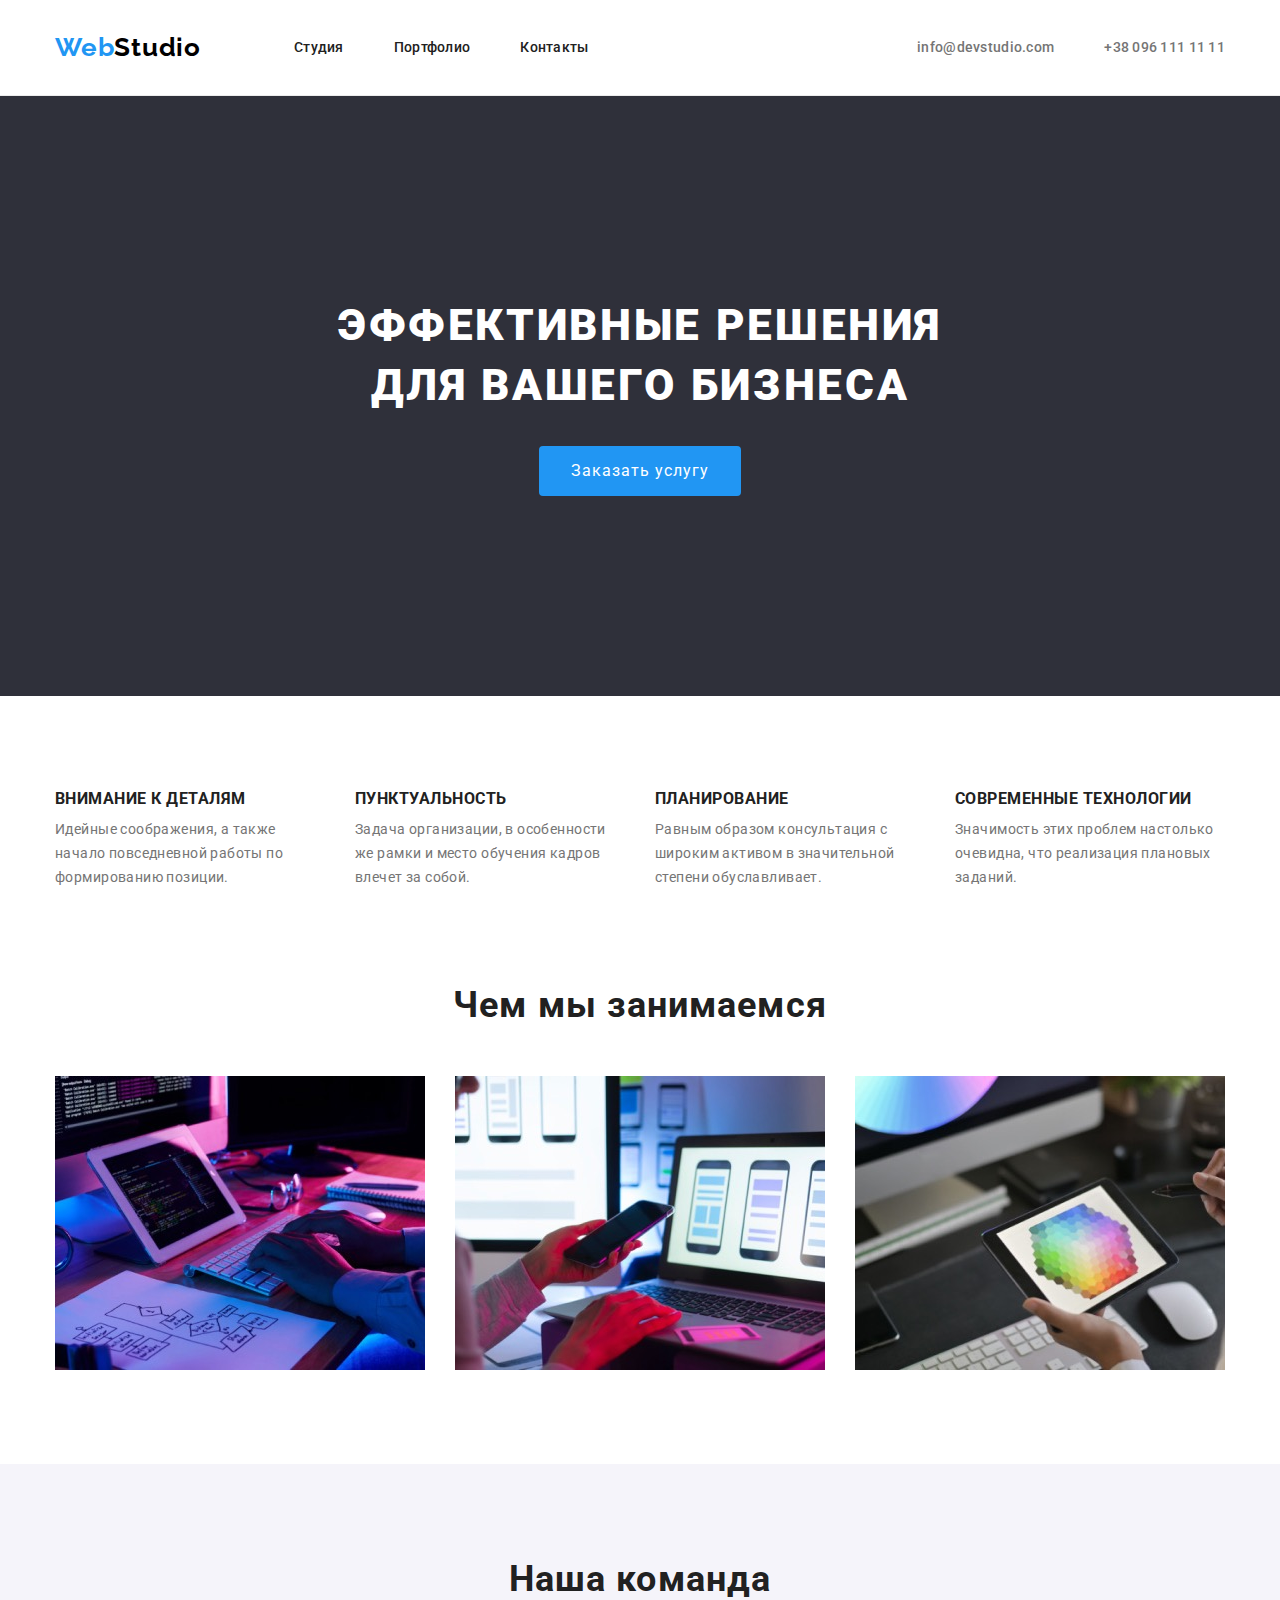
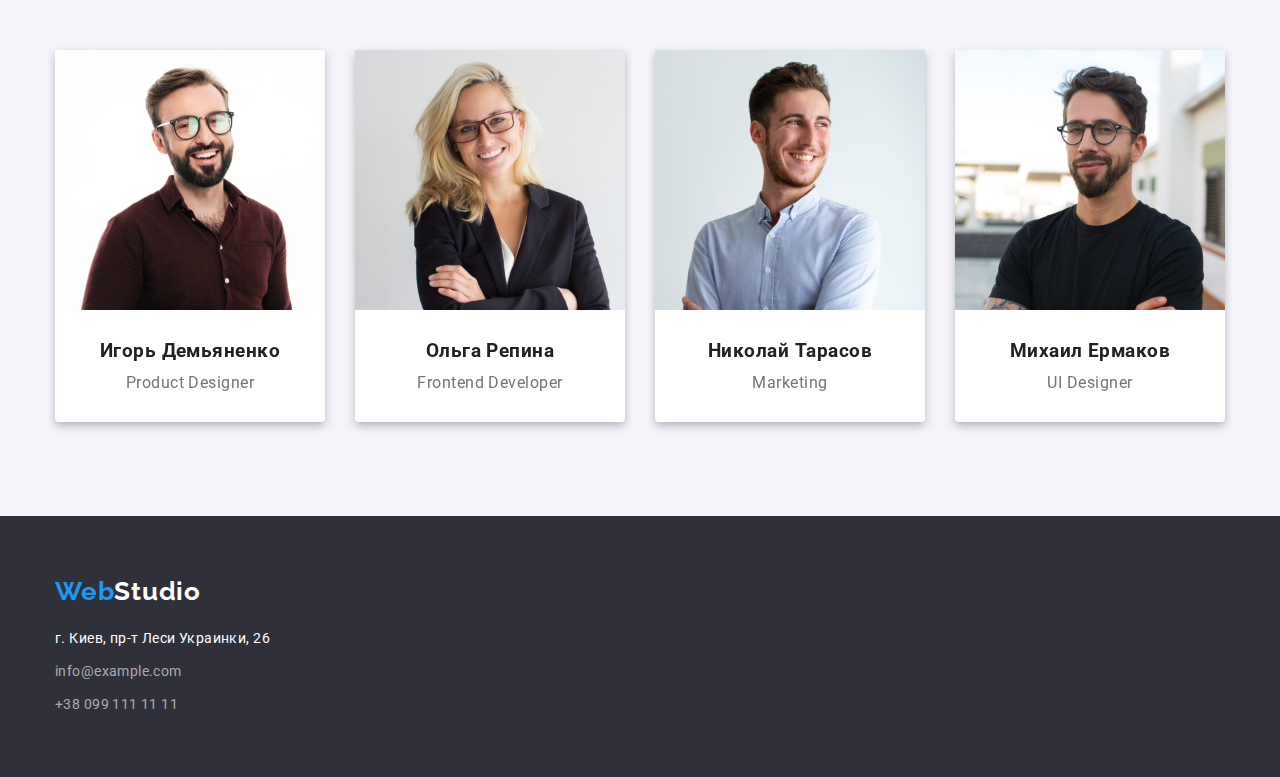
==== index.html @ e6b396a7 "Cloned Hw3" ====
<!DOCTYPE html>
<html lang="ru">
<head>
    <meta charset="UTF-8">
    <meta http-equiv="X-UA-Compatible" content="IE=edge">
    <meta name="viewport" content="width=device-width, initial-scale=1.0">
    <title>Студия WebStudio</title>
        <link rel="preconnect" href="https://fonts.googleapis.com">
        <link rel="preconnect" href="https://fonts.gstatic.com" crossorigin>
        <link href="https://fonts.googleapis.com/css2?family=Raleway:wght@700&family=Roboto:wght@400;500;700;900&display=swap"
                rel="stylesheet">
        <link rel="stylesheet" href="https://cdnjs.cloudflare.com/ajax/libs/modern-normalize/1.1.0/modern-normalize.min.css">
        <link rel="stylesheet" href="./css/styles.css">
</head>

<body>


<header class="header">
        <div class="container">
                <div class="row-items">
                        <nav class="row-items">
                                <a class="logo link" href="./index.html">Web<span class="logo-studio">Studio</span></a>
                                <ul class="list row-items">
                                        <li class="header-list"><a class="header-item navigation" href="./index.html">Студия</a></li>
                                        <li class="header-list"><a class="header-item navigation" href="./portfolio.html">Портфолио</a></li>
                                        <li class="header-list"><a class="header-item navigation" href="./contacts">Контакты</a></li>
                                </ul>
                        </nav>

                                <ul class="list row-items header-contacts">
                                        <li class="header-list"><a class="header-item contacts" href="mailto:info@devstudio.com">info@devstudio.com</a></li> 
                                        <li class="header-list"><a class="header-item contacts" href="tel:+380961111111">+38 096 111 11 11</a> </li>
                                </ul>
                </div>
        </div>
</header>


<main>

<!--Блок герой-->
        <section class="hero">
        <div class="container">
        <h1 class="hero-headline">ЭФФЕКТИВНЫЕ РЕШЕНИЯ <br> ДЛЯ ВАШЕГО БИЗНЕСА</h1>
        <button class="btn-hero" type="button">Заказать услугу</button>
        </div>
        </section>


<!--Особенности-->
        <section class="section services">
                <div class="container">
                        <ul class="list row-items advantage-position">
                                <li class="advantage-list">
                                        <h3 class="advantage-title">ВНИМАНИЕ К ДЕТАЛЯМ</h3>
                                        <p>Идейные соображения, а также начало повседневной работы по формированию позиции.</p>
                                </li>
                                <li class="advantage-list">
                                        <h3 class="advantage-title">ПУНКТУАЛЬНОСТЬ</h3>
                                        <p>Задача организации, в особенности же рамки и место обучения кадров влечет за собой.</p>
                                </li>
                                <li class="advantage-list">
                                        <h3 class="advantage-title">ПЛАНИРОВАНИЕ</h3>
                                        <p>Равным образом консультация с широким активом в значительной степени обуславливает.</p>
                                </li>
                                <li class="advantage-list">
                                        <h3 class="advantage-title">СОВРЕМЕННЫЕ ТЕХНОЛОГИИ</h3>
                                        <p>Значимость этих проблем настолько очевидна, что реализация плановых заданий.</p>
                                </li>
                        </ul>
                </div>
        </section>



<!--Чем мы занимаемся-->
        <section class="section-services">
                <div class="container">
                <h2 class="section-title">Чем мы занимаемся</h2> 
                <ul class="list row-items">
                        <li class="services-list" ><a href=""><img src="./images/box1.jpg" alt="Создание верстки" width="370" class="image"></a> </li>
                        <li class="services-list"><a href=""><img src="./images/box2.jpg" alt="Разработка мобильной версии" width="370" class="image"></a></li>
                        <li class="services-list"><a href=""><img src="./images/box3.jpg" alt="Дизайн макетов" width="370" class="image"></a></li>
                </ul>
                </div>
        </section>


<!--Наша команда-->
        <section class="section section-team">
        <div class="container">
            <h2 class="section-title">Наша команда</h2>
                <ul class="list row-items team-list">
                        <li class="team-member team-card">
                        <img src="./images/img3.jpg" alt="Фото Игорь Демьяненко" width="270" height="260" class="image">
                        <div class="team-description">
                        <h3 class="team-name">Игорь Демьяненко</h3>
                        <p lang="en" >Product Designer</p>
                        </div>
                        </li>

                        <li class="team-member team-card">
                        <img src="./images/img2.jpg" alt="Фото Ольга Репина" width="270" height="260" class="image">
                        <div class="team-description">
                        <h3 class="team-name">Ольга Репина</h3>
                        <p lang="en">Frontend Developer</p>
                        </div>
                        </li>

                        <li class="team-member team-card">
                        <img src="./images/img1.jpg" alt="Фото Николай Тарасов" width="270" height="260" class="image">
                        <div class="team-description">
                        <h3 class="team-name">Николай Тарасов</h3>
                        <p lang="en">Marketing</p>
                        </div>
                        </li>
                        
                        <li class="team-member team-card">
                        <img src="./images/img.jpg" alt="Фото Михаил Ермаков" width="270" height="260" class="image">
                        <div class="team-description">
                        <h3 class="team-name">Михаил Ермаков</h3>
                        <p lang="en">UI Designer</p>
                        </div>
                        </li>
                </ul>
        </div>
        </section>

</main>


        <footer class="footer">
                <div class="container">
                <a class="logo-footer link" href="./index.html">Web<span class="studio-footer">Studio</span></a>
                        <address>
                                <ul class="list">
                                        <li class="footer-list"><a class="address-street" href="https://goo.gl/maps/aRRkFb3PzJFJw8Fk9" target="_blank">г. Киев, пр-т Леси Украинки, 26</a></li>
                                        <li class="footer-list"><a class="address-contacts link" href="mailto:info@devstudio.com">info@example.com</a></li>
                                        <li class="footer-list"><a class="address-contacts link" href="tel:+380961111111">+38 099 111 11 11</a></li>
                                </ul>
                        </address>
                </div>
        </footer>


</body>
</html>
---- css/styles.css ----
:root {
  --brand-color: #2196f3;
  --text-main: #757575;
  --section-background: #2f303a;
  --section-extra: #f5f4fa;
  --text-important: #212121;
  --brand-header: #000000;
  --elements-white: #ffffff;
}

h1,
h2,
h3,
h4,
h5,
h6,
ul,
p {
  margin: 0;
  padding: 0;
}

body {
  font-family: "Roboto", "Helvetica Neue", "Verdana", "Tahoma", sans-serif;
  color: var(--text-main);
  font-size: 14px;
  line-height: 1.71;
  letter-spacing: 0.03em;
  background: var(--elements-white);
}

.container {
  max-width: 1200px;
  margin-left: auto;
  margin-right: auto;
  padding-left: 15px;
  padding-right: 15px;
}

.link {
  display: block;
  text-decoration: none;
}

.list {
  list-style: none;
}

.row-items {
  display: flex;
  flex-wrap: wrap;
  align-items: center;
}

.section {
  padding-top: 94px;
  padding-bottom: 94px;
}

/* header */

.header {
  padding-top: 32px;
  padding-bottom: 32px;

  border-bottom: #ececec solid 1px;
}

.header-contacts {
  margin-left: auto;
}

/*logo*/

.logo {
  font-family: "Raleway";
  font-weight: 700;
  font-size: 26px;
  line-height: 1.2;
  letter-spacing: 0.03em;
  color: var(--brand-color);
}

.logo-studio {
  color: var(--brand-header);
}

/*header navigation*/

.header-list {
  margin-right: 50px;
}

.header-list:last-child {
  margin-right: 0px;
}

.header-list:first-child {
  margin-left: 93px;
}

.header-item {
  font-weight: 500;
  line-height: 1.14;
  letter-spacing: 0.02em;
  text-decoration: none;
}

.navigation {
  color: var(--text-important);
}

.contacts {
  color: var(--text-main);
}

.header-item:hover,
.header-item:focus,
.address-street:focus,
.address-street:hover,
.address-contacts:focus,
.address-contacts:hover {
  color: var(--brand-color);
}

/* hero */

.hero {
  padding-top: 200px;
  padding-bottom: 200px;
  background: var(--section-background);
}

.hero-headline {
  font-weight: 900;
  font-size: 44px;
  line-height: 1.36;
  letter-spacing: 0.06em;
  text-transform: uppercase;
  color: var(--elements-white);
  text-align: center;
}

.btn-hero {
  display: block;

  margin-top: 30px;
  margin-left: auto;
  margin-right: auto;
  padding: 10px 32px;

  font-family: inherit;
  font-weight: 700px;
  font-size: 16px;
  line-height: 1.87;
  letter-spacing: 0.06em;
  color: var(--elements-white);
  background: var(--brand-color);
  border: transparent;
  border-radius: 4px;
  cursor: pointer;
}

/*section 1 */

.advantage-title {
  margin-bottom: 10px;

  font-weight: 700px;
  line-height: 1.14;
  letter-spacing: 0.03em;
  text-transform: uppercase;
  color: var(--text-important);
}

.advantage-list {
  max-width: 270px;
  margin-right: 30px;
}

.advantage-list:last-child {
  margin-right: 0;
}

/*sections services & team */

.section-services {
  padding-bottom: 94px;
}

.section-title {
  margin-bottom: 50px;

  font-weight: 700px;
  font-size: 36px;
  line-height: 1.17;
  text-align: center;
  letter-spacing: 0.03em;
  color: var(--text-important);
}

.services-list {
  margin-right: 30px;
}

.services-list:last-child {
  margin-right: 0;
}

.section-team {
  background: var(--section-extra);
}

.team-card {
  max-width: 270px;
  background: var(--elements-white);
  border-radius: 0px 0px 4px 4px;

  filter: drop-shadow(0px 4px 4px rgba(0, 0, 0, 0.25));
}

.team-list {
  font-size: 16px;
  line-height: 1.19;
  text-align: center;
  letter-spacing: 0.03em;
}

.team-member {
  margin-right: 30px;
}

.team-member:last-child {
  margin-right: 0;
}

.team-name {
  margin-bottom: 10px;

  font-weight: 500px;
  color: var(--text-important);
}

.team-description {
  padding-top: 30px;
  padding-bottom: 30px;
}

/*address*/

.footer {
  background: var(--section-background);
  padding-top: 60px;
  padding-bottom: 60px;
}

.logo-footer {
  margin-bottom: 20px;

  font-family: "Raleway";
  font-weight: 700;
  font-size: 26px;
  line-height: 1.2;
  letter-spacing: 0.03em;
  color: var(--brand-color);

  margin-bottom: 20px;
}

.studio-footer {
  color: var(--elements-white);
}

.footer-list {
  margin-top: 9px;
}

.footer-list:first-child{
  margin-top: 0;
}

.address-street {
  color: var(--elements-white);
  line-height: 1.71;
  letter-spacing: 0.03em;
  text-decoration: inherit;
  font-style: normal;
}

.address-contacts {
  line-height: 1.71;
  letter-spacing: 0.03em;
  color: rgba(255, 255, 255, 0.6);
  font-style: normal;
}

/*portfolio page*/

.hidden {
  position: absolute;
  clip: rect(0 0 0 0);
  width: 1px;
  height: 1px;
  margin: -1px;
  border: 0;
  padding: 0;
  overflow: hidden;
}

/*filters*/

.filter {
  padding: 6px 22px;

  font-weight: 500;
  font-size: 16px;
  line-height: 1.62;
  text-align: center;
  letter-spacing: 0.03em;
  color: var(--text-important);
  background: var(--section-extra);
  cursor: pointer;
  border: transparent;
  border-radius: 4px;
}

.filter:hover,
.filter:focus {
  color: var(--elements-white);
  background: var(--brand-color);
  box-shadow: 0px 3px 1px rgba(0, 0, 0, 0.1), 0px 1px 2px rgba(0, 0, 0, 0.08),
    0px 2px 2px rgba(0, 0, 0, 0.12);
}

.filter-list {
  margin-right: 6px;
}

.filter-list:last-child {
  margin-right: 0;
}

.filter-position {
  justify-content: center;
  margin-bottom: 34px;
}

/*projects list*/

.project-card {
  width: 370px;
  margin-right: 30px;
  margin-top: 30px;
}

.project-card:nth-child(-n + 3) {
  margin-top: 0;
}

.project-card:nth-child(3n + 0) {
  margin-right: 0;
}

.image {
  display: block;
  max-width: 100%;
  height: auto;
}

.project-text {
  padding: 20px 24px;

  background: var(--elements-white);
  border: #eeeeee 1px solid;
}

.project-name {
  font-weight: 700;
  font-size: 18px;
  line-height: 2;
  letter-spacing: 0.06em;
  color: var(--text-important);
}

.project-definition {
  font-size: 16px;
  line-height: 1.87;
  letter-spacing: 0.03em;
  color: var(--text-main);
}
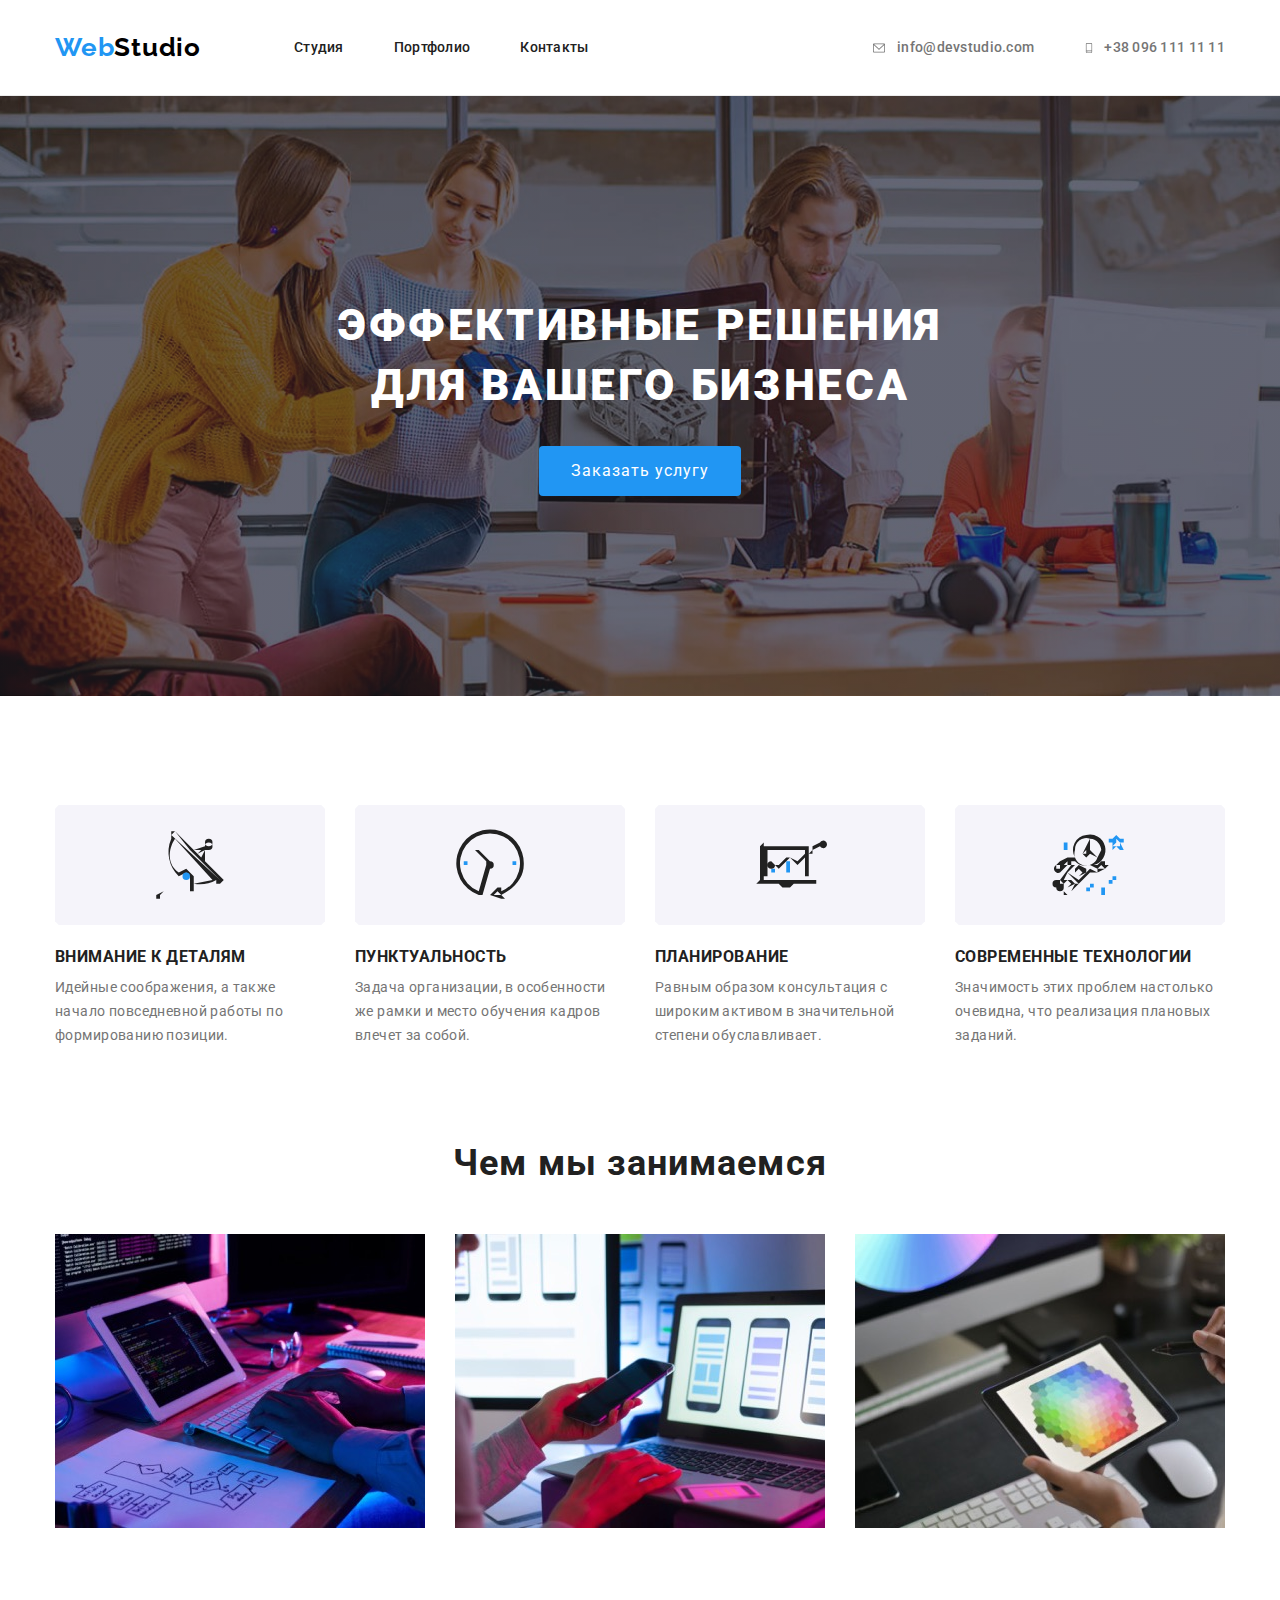
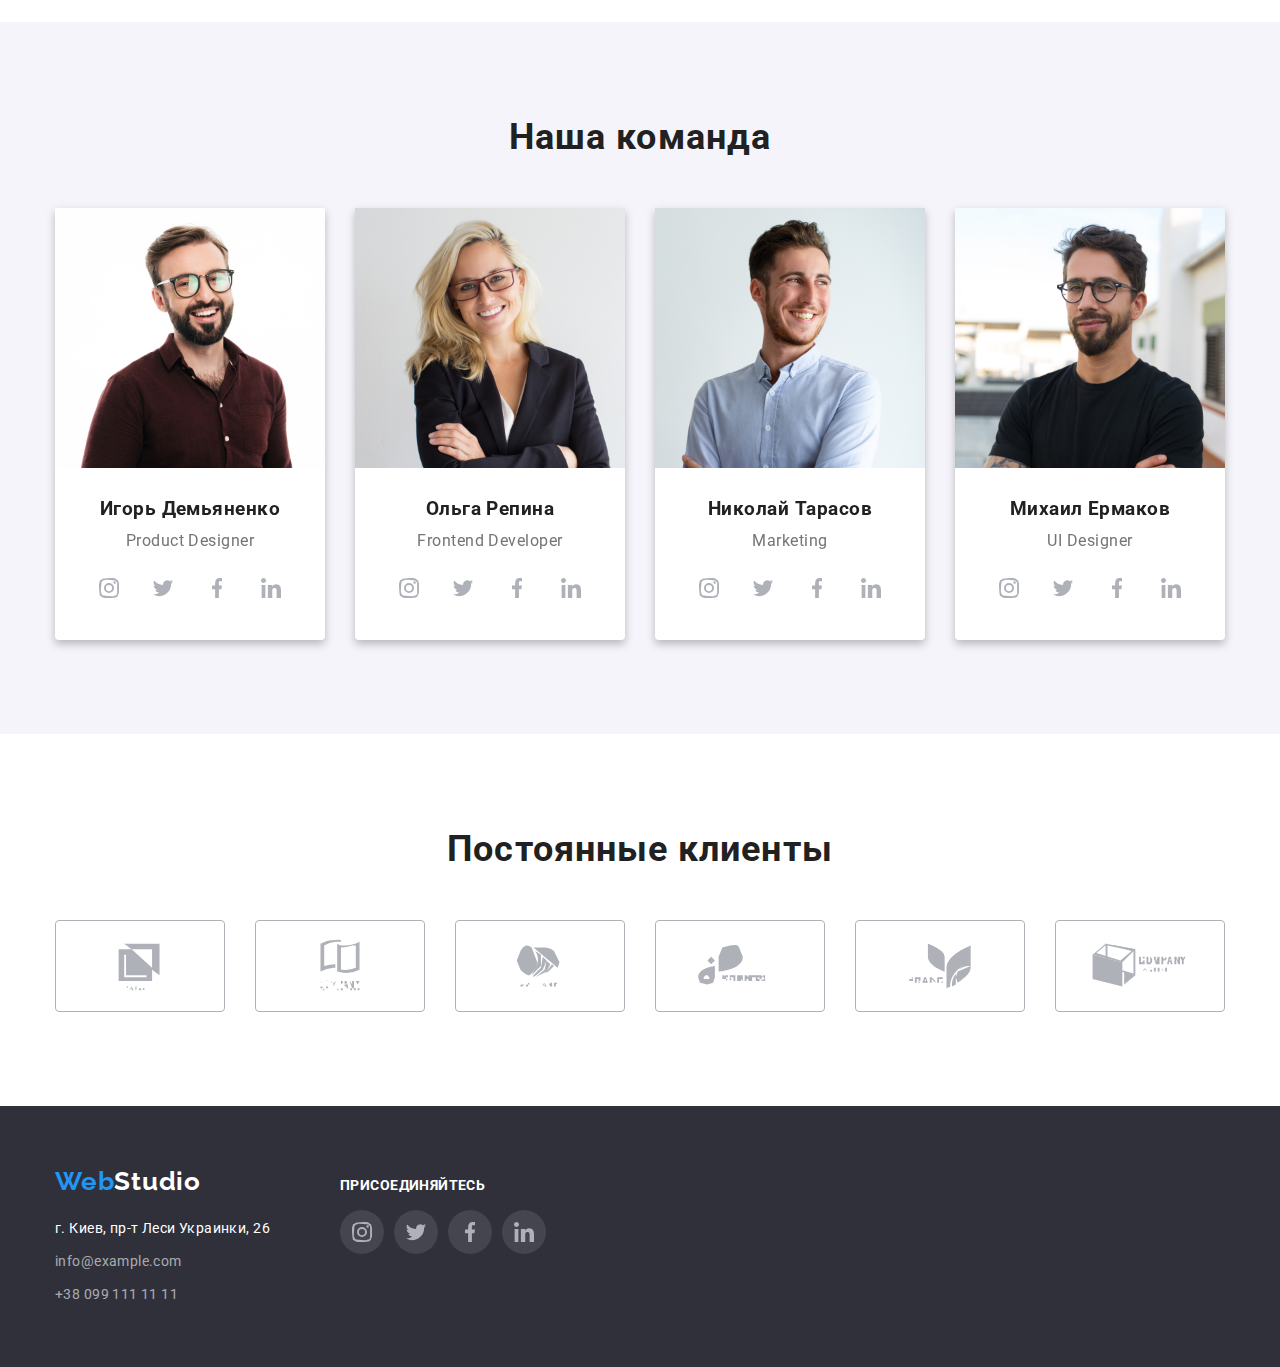
==== commit 52e965f7: "First_assignment_submission_24_11" ====
--- a/index.html
+++ b/index.html
@@ -29,8 +29,10 @@
                         </nav>
 
                                 <ul class="list row-items header-contacts">
-                                        <li class="header-list"><a class="header-item contacts" href="mailto:info@devstudio.com">info@devstudio.com</a></li> 
-                                        <li class="header-list"><a class="header-item contacts" href="tel:+380961111111">+38 096 111 11 11</a> </li>
+                                        <li class="header-list"><a class="header-item contacts" href="mailto:info@devstudio.com"><svg width="16" height="12" class="icon header-icon">
+                                                <use href="../images/icons.svg#icon-email"></use>
+                                        </svg>info@devstudio.com</a></li> 
+                                        <li class="header-list"><a class="header-item contacts" href="tel:+380961111111"><svg width="10" height="16" class="icon header-icon"><use href="../images/icons.svg#icon-phone"></use></svg>+38 096 111 11 11</a> </li>
                                 </ul>
                 </div>
         </div>
@@ -53,18 +55,31 @@
                 <div class="container">
                         <ul class="list row-items advantage-position">
                                 <li class="advantage-list">
+                                        <svg width="270">
+                                                <use href="../images/icons.svg#icon-benefit1"></use>
+                                        </svg>
                                         <h3 class="advantage-title">ВНИМАНИЕ К ДЕТАЛЯМ</h3>
                                         <p>Идейные соображения, а также начало повседневной работы по формированию позиции.</p>
-                                </li>
-                                <li class="advantage-list">
+                                        
+                                </li>
+                                <li class="advantage-list">
+                                        <svg width="270">
+                                                <use href="../images/icons.svg#icon-benefit2"></use>
+                                        </svg>
                                         <h3 class="advantage-title">ПУНКТУАЛЬНОСТЬ</h3>
                                         <p>Задача организации, в особенности же рамки и место обучения кадров влечет за собой.</p>
                                 </li>
                                 <li class="advantage-list">
+                                        <svg width="270">
+                                                <use href="../images/icons.svg#icon-benefit3"></use>
+                                        </svg>
                                         <h3 class="advantage-title">ПЛАНИРОВАНИЕ</h3>
                                         <p>Равным образом консультация с широким активом в значительной степени обуславливает.</p>
                                 </li>
                                 <li class="advantage-list">
+                                        <svg width="270">
+                                                <use href="../images/icons.svg#icon-benefit4"></use>
+                                        </svg>
                                         <h3 class="advantage-title">СОВРЕМЕННЫЕ ТЕХНОЛОГИИ</h3>
                                         <p>Значимость этих проблем настолько очевидна, что реализация плановых заданий.</p>
                                 </li>
@@ -97,6 +112,12 @@
                         <div class="team-description">
                         <h3 class="team-name">Игорь Демьяненко</h3>
                         <p lang="en" >Product Designer</p>
+                        <ul class="row-items sm-list">
+                                <li class="list sm-item"><a href="" class="social-media"> <svg class="icon" width="20" height="20"><use href="../images/icons.svg#icon-instagram"></use></svg></a></li>
+                                <li class="list sm-item"><a href="" class="social-media"> <svg class="icon" width="20" height="20"><use href="../images/icons.svg#icon-twitter"></use></svg></a></li>
+                                <li class="list sm-item"><a href="" class="social-media"> <svg class="icon" width="20" height="20"><use href="../images/icons.svg#icon-facebook"></use></svg></a></li>
+                                <li class="list sm-item"><a href="" class="social-media"> <svg class="icon" width="20" height="20"><use href="../images/icons.svg#icon-linkedin"></use></svg></a></li>
+                        </ul>
                         </div>
                         </li>
 
@@ -105,6 +126,20 @@
                         <div class="team-description">
                         <h3 class="team-name">Ольга Репина</h3>
                         <p lang="en">Frontend Developer</p>
+                                                <ul class="row-items sm-list">
+                                                        <li class="list sm-item"><a href="" class="social-media"> <svg class="icon" width="20" height="20">
+                                                                                <use href="../images/icons.svg#icon-instagram"></use>
+                                                                        </svg></a></li>
+                                                        <li class="list sm-item"><a href="" class="social-media"> <svg class="icon" width="20" height="20">
+                                                                                <use href="../images/icons.svg#icon-twitter"></use>
+                                                                        </svg></a></li>
+                                                        <li class="list sm-item"><a href="" class="social-media"> <svg class="icon" width="20" height="20">
+                                                                                <use href="../images/icons.svg#icon-facebook"></use>
+                                                                        </svg></a></li>
+                                                        <li class="list sm-item"><a href="" class="social-media"> <svg class="icon" width="20" height="20">
+                                                                                <use href="../images/icons.svg#icon-linkedin"></use>
+                                                                        </svg></a></li>
+                                                </ul>
                         </div>
                         </li>
 
@@ -113,6 +148,12 @@
                         <div class="team-description">
                         <h3 class="team-name">Николай Тарасов</h3>
                         <p lang="en">Marketing</p>
+                        <ul class="row-items sm-list">
+                                <li class="list sm-item"><a href="" class="social-media"> <svg class="icon" width="20" height="20"><use href="../images/icons.svg#icon-instagram"></use></svg></a></li>
+                                <li class="list sm-item"><a href="" class="social-media"> <svg class="icon" width="20" height="20"><use href="../images/icons.svg#icon-twitter"></use></svg></a></li>
+                                <li class="list sm-item"><a href="" class="social-media"> <svg class="icon" width="20" height="20"><use href="../images/icons.svg#icon-facebook"></use></svg></a></li>
+                                <li class="list sm-item"><a href="" class="social-media"> <svg class="icon" width="20" height="20"><use href="../images/icons.svg#icon-linkedin"></use></svg></a></li>
+                        </ul>
                         </div>
                         </li>
                         
@@ -121,18 +162,40 @@
                         <div class="team-description">
                         <h3 class="team-name">Михаил Ермаков</h3>
                         <p lang="en">UI Designer</p>
+                                <ul class="row-items sm-list">
+                                <li class="list sm-item"><a href="" class="social-media"> <svg class="icon" width="20" height="20"><use href="../images/icons.svg#icon-instagram"></use></svg></a></li>
+                                <li class="list sm-item"><a href="" class="social-media"> <svg class="icon" width="20" height="20"><use href="../images/icons.svg#icon-twitter"></use></svg></a></li>
+                                <li class="list sm-item"><a href="" class="social-media"> <svg class="icon" width="20" height="20"><use href="../images/icons.svg#icon-facebook"></use></svg></a></li>
+                                <li class="list sm-item"><a href="" class="social-media"> <svg class="icon" width="20" height="20"><use href="../images/icons.svg#icon-linkedin"></use></svg></a></li>
+                        </ul>
                         </div>
                         </li>
                 </ul>
         </div>
         </section>
 
+        <!--Клиенты-->
+        <section class="section">
+                <div class="container">
+                        <h2 class="section-title">Постоянные клиенты</h2>
+                        <ul class="list row-items">
+                                <li class="clients-margins"><a href="" class="client-list"><svg width="106" height="60" class="icon"><use href="../images/icons.svg#icon-client1"></use></svg></a></li>
+                                <li class="clients-margins"><a href="" class="client-list"><svg width="106" height="60" class="icon"><use href="../images/icons.svg#icon-client2"></use></svg></a></li>
+                                <li class="clients-margins"><a href="" class="client-list"><svg width="106" height="60" class="icon"><use href="../images/icons.svg#icon-client3"></use></svg></a></li>
+                                <li class="clients-margins"><a href="" class="client-list"><svg width="106" height="60" class="icon"><use href="../images/icons.svg#icon-client4"></use></svg></a></li>
+                                <li class="clients-margins"><a href="" class="client-list"><svg width="106" height="60" class="icon"><use href="../images/icons.svg#icon-client5"></use></svg></a></li>
+                                <li class="clients-margins"><a href="" class="client-list"><svg width="106" height="60" class="icon"><use href="../images/icons.svg#icon-client6"></use></svg></a></li>
+                        </ul>
+
+        </section>
+
 </main>
 
 
         <footer class="footer">
-                <div class="container">
-                <a class="logo-footer link" href="./index.html">Web<span class="studio-footer">Studio</span></a>
+                <div class="container row-items-footer">
+                        <div>
+                        <a class="logo-footer link" href="./index.html">Web<span class="studio-footer">Studio</span></a>
                         <address>
                                 <ul class="list">
                                         <li class="footer-list"><a class="address-street" href="https://goo.gl/maps/aRRkFb3PzJFJw8Fk9" target="_blank">г. Киев, пр-т Леси Украинки, 26</a></li>
@@ -140,6 +203,25 @@
                                         <li class="footer-list"><a class="address-contacts link" href="tel:+380961111111">+38 099 111 11 11</a></li>
                                 </ul>
                         </address>
+                        </div>
+                
+                        <div class="studio-social-media">
+                                <h3 class="call-to-action">присоединяйтесь</h3>
+                                        <ul class="row-items sm-list">
+                                                <li class="list sm-item"><a href="" class="social-media-footer"> <svg class="icon" width="20" height="20">
+                                                                        <use href="../images/icons.svg#icon-instagram"></use>
+                                                                </svg></a></li>
+                                                <li class="list sm-item"><a href="" class="social-media-footer"> <svg class="icon" width="20" height="20">
+                                                                        <use href="../images/icons.svg#icon-twitter"></use>
+                                                                </svg></a></li>
+                                                <li class="list sm-item"><a href="" class="social-media-footer"> <svg class="icon" width="20" height="20">
+                                                                        <use href="../images/icons.svg#icon-facebook"></use>
+                                                                </svg></a></li>
+                                                <li class="list sm-item"><a href="" class="social-media-footer"> <svg class="icon" width="20" height="20">
+                                                                        <use href="../images/icons.svg#icon-linkedin"></use>
+                                                                </svg></a></li>
+                                        </ul>
+                        </div>
                 </div>
         </footer>
 
--- a/css/styles.css
+++ b/css/styles.css
@@ -6,6 +6,7 @@
   --text-important: #212121;
   --brand-header: #000000;
   --elements-white: #ffffff;
+  --icon-default: #afb1b8;
 }
 
 h1,
@@ -70,6 +71,13 @@
   margin-left: auto;
 }
 
+.contacts-icon {
+  display: flex;
+  background-color: #2196f3;
+  align-items: center;
+  justify-content: center;
+}
+
 /*logo*/
 
 .logo {
@@ -100,10 +108,17 @@
 }
 
 .header-item {
+  display: flex;
+  align-items: center;
+  justify-content: center;
   font-weight: 500;
   line-height: 1.14;
   letter-spacing: 0.02em;
   text-decoration: none;
+}
+
+.header-icon {
+  margin-right: 10px;
 }
 
 .navigation {
@@ -129,6 +144,14 @@
   padding-top: 200px;
   padding-bottom: 200px;
   background: var(--section-background);
+  background-image: linear-gradient(
+      rgba(47, 48, 58, 0.4),
+      rgba(47, 48, 58, 0.4)
+    ),
+    url(../images/hero-background.jpg);
+  background-repeat: no-repeat;
+  background-position: center;
+  background-size: cover;
 }
 
 .hero-headline {
@@ -214,6 +237,7 @@
 .team-card {
   max-width: 270px;
   background: var(--elements-white);
+  padding-bottom: 30px;
   border-radius: 0px 0px 4px 4px;
 
   filter: drop-shadow(0px 4px 4px rgba(0, 0, 0, 0.25));
@@ -243,7 +267,82 @@
 
 .team-description {
   padding-top: 30px;
-  padding-bottom: 30px;
+}
+
+.sm-list {
+  display: flex;
+  justify-content: center;
+  margin-top: 16px;
+}
+
+.sm-item {
+  margin-right: 10px;
+}
+
+.sm-item:last-child {
+  margin-right: 0;
+}
+
+.social-media {
+  display: flex;
+  width: 44px;
+  height: 44px;
+  background-color: transparent;
+  border-radius: 50%;
+  align-items: center;
+  justify-content: center;
+  color: var(--icon-default);
+}
+
+.social-media-footer {
+  display: flex;
+  width: 44px;
+  height: 44px;
+  background-color: rgba(255, 255, 255, 0.1);
+  border-radius: 50%;
+  align-items: center;
+  justify-content: center;
+  color: var(--icon-default);
+}
+
+.icon {
+  fill: currentColor;
+}
+
+.social-media:hover,
+.social-media:focus,
+.social-media-footer:hover,
+.social-media-footer:focus {
+  background: var(--brand-color);
+  color: var(--elements-white);
+}
+
+.clients-margins {
+  margin-right: 30px;
+}
+
+.client-list {
+  display: flex;
+  align-items: center;
+  justify-content: center;
+  width: 170px;
+  height: 92px;
+  color: var(--icon-default);
+  background-color: var(--elements-white);
+  border: 1px solid var(--icon-default);
+  box-sizing: border-box;
+  border-radius: 4px;
+}
+
+.clients-margins:last-child {
+  margin-right: 0;
+}
+
+.client-list:hover,
+.client-list:focus {
+  color: var(--brand-color);
+  border: 1px solid var(--brand-color);
+  filter: drop-shadow(0px 4px 4px rgba(0, 0, 0, 0.25));
 }
 
 /*address*/
@@ -275,7 +374,7 @@
   margin-top: 9px;
 }
 
-.footer-list:first-child{
+.footer-list:first-child {
   margin-top: 0;
 }
 
@@ -292,6 +391,25 @@
   letter-spacing: 0.03em;
   color: rgba(255, 255, 255, 0.6);
   font-style: normal;
+}
+
+.call-to-action {
+  font-weight: bold;
+  font-size: 14px;
+  line-height: 1.14;
+  letter-spacing: 0.03em;
+  text-transform: uppercase;
+  color: #ffffff;
+}
+
+.studio-social-media {
+  margin-left: 70px;
+  margin-top: 12px;
+}
+
+.row-items-footer {
+  display: flex;
+  align-items: flex-start;
 }
 
 /*portfolio page*/
@@ -353,6 +471,12 @@
   margin-top: 30px;
 }
 
+.project-card:hover,
+.project-card:focus {
+  box-shadow: 0px 1px 1px rgba(0, 0, 0, 0.12), 0px 4px 4px rgba(0, 0, 0, 0.06),
+    1px 4px 6px rgba(0, 0, 0, 0.16);
+}
+
 .project-card:nth-child(-n + 3) {
   margin-top: 0;
 }
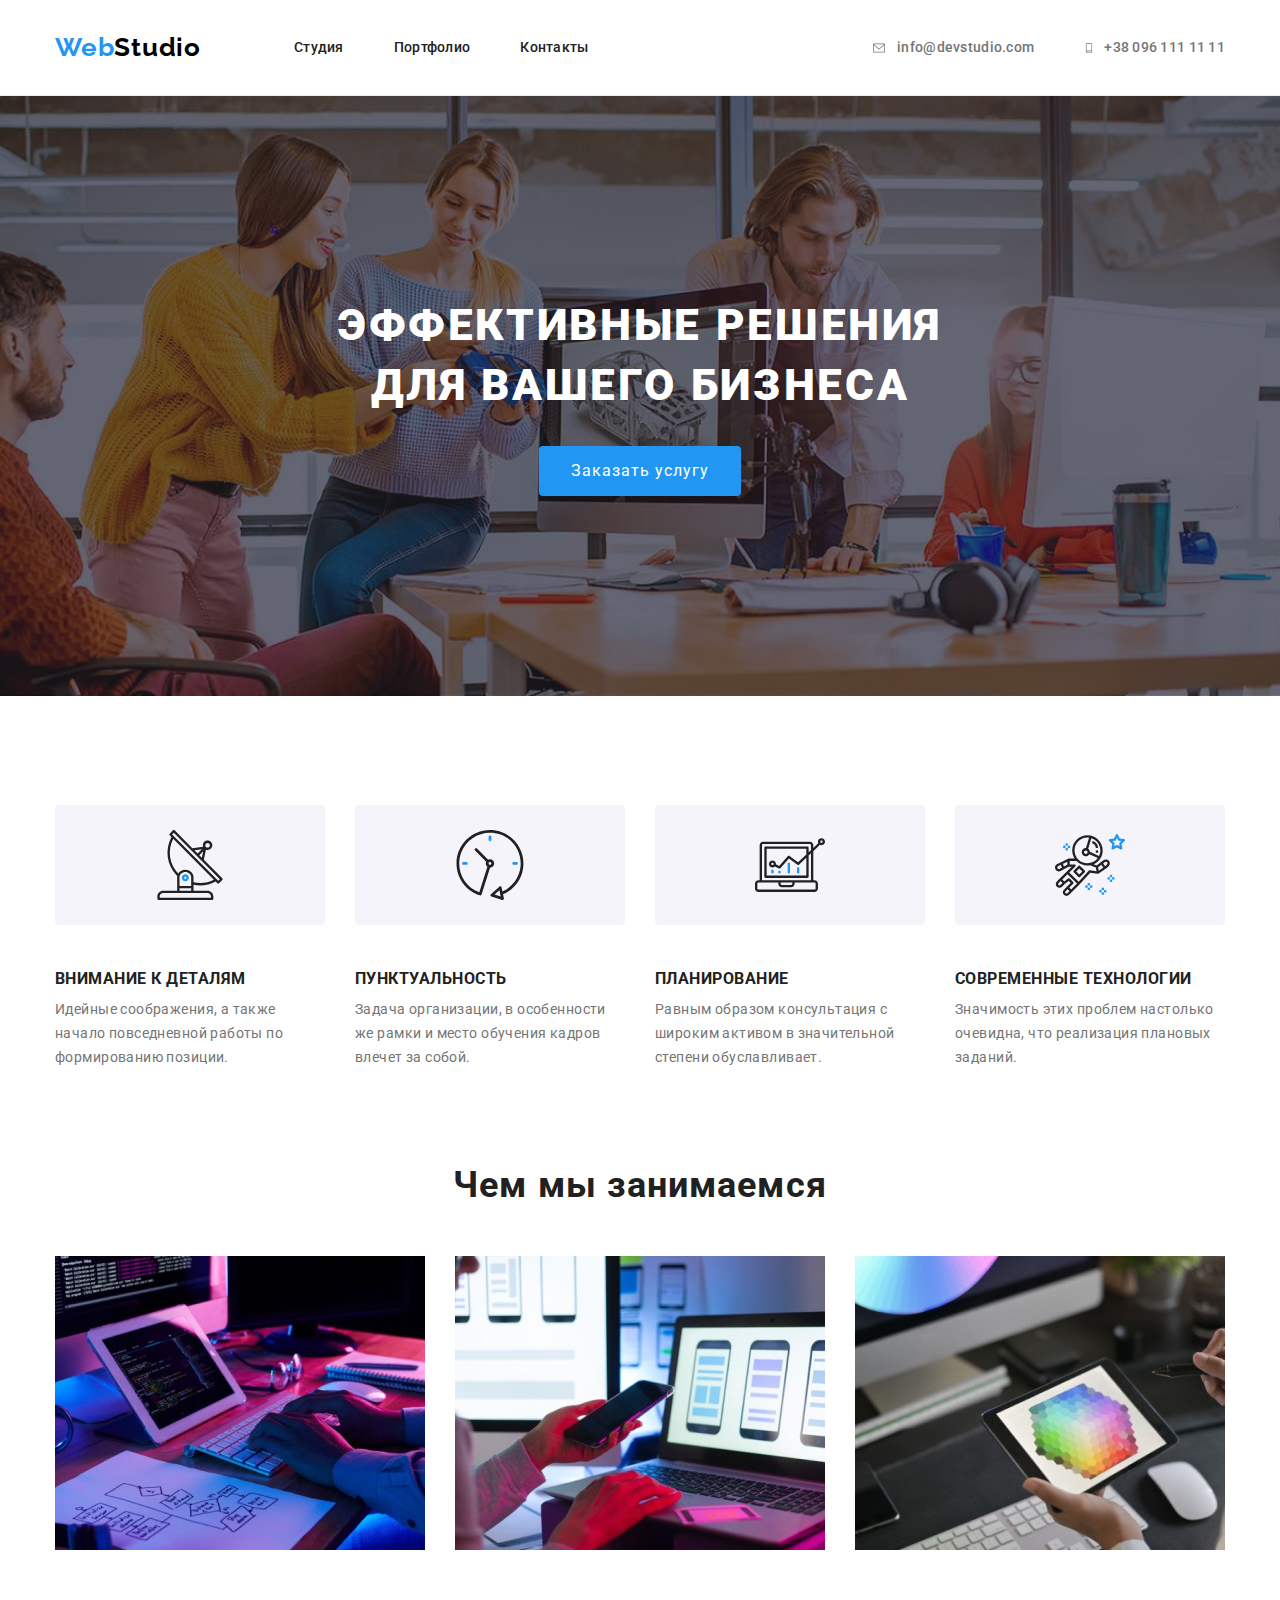
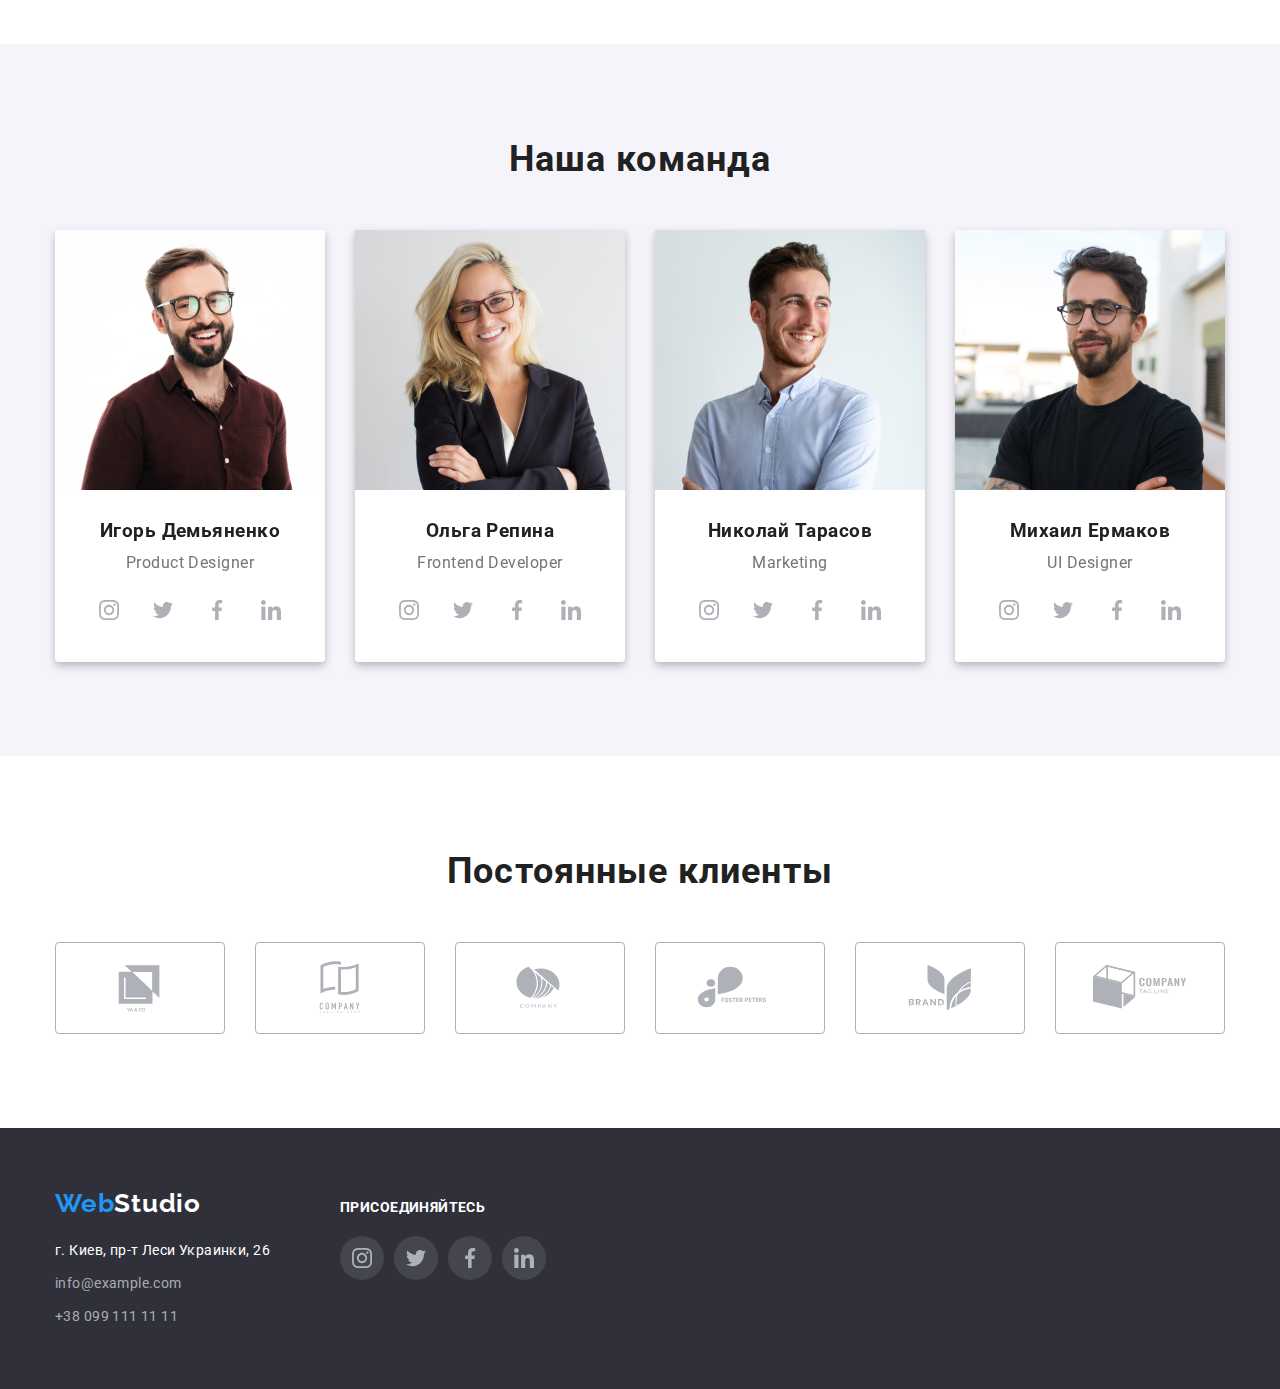
==== commit af2756f5: "Revisions_1_26_11" ====
--- a/index.html
+++ b/index.html
@@ -30,9 +30,9 @@
 
                                 <ul class="list row-items header-contacts">
                                         <li class="header-list"><a class="header-item contacts" href="mailto:info@devstudio.com"><svg width="16" height="12" class="icon header-icon">
-                                                <use href="../images/icons.svg#icon-email"></use>
+                                                <use href="./images/icons.svg#icon-email"></use>
                                         </svg>info@devstudio.com</a></li> 
-                                        <li class="header-list"><a class="header-item contacts" href="tel:+380961111111"><svg width="10" height="16" class="icon header-icon"><use href="../images/icons.svg#icon-phone"></use></svg>+38 096 111 11 11</a> </li>
+                                        <li class="header-list"><a class="header-item contacts" href="tel:+380961111111"><svg width="10" height="16" class="icon header-icon"><use href="./images/icons.svg#icon-phone"></use></svg>+38 096 111 11 11</a> </li>
                                 </ul>
                 </div>
         </div>
@@ -55,31 +55,31 @@
                 <div class="container">
                         <ul class="list row-items advantage-position">
                                 <li class="advantage-list">
-                                        <svg width="270">
-                                                <use href="../images/icons.svg#icon-benefit1"></use>
-                                        </svg>
+                                        <div class="advantage-icon"><svg width="270">
+                                                <use href="./images/icons.svg#icon-benefit1"></use>
+                                        </svg></div>
                                         <h3 class="advantage-title">ВНИМАНИЕ К ДЕТАЛЯМ</h3>
                                         <p>Идейные соображения, а также начало повседневной работы по формированию позиции.</p>
                                         
                                 </li>
                                 <li class="advantage-list">
-                                        <svg width="270">
-                                                <use href="../images/icons.svg#icon-benefit2"></use>
-                                        </svg>
+                                        <div class="advantage-icon"><svg width="270">
+                                                <use href="./images/icons.svg#icon-benefit2"></use>
+                                        </svg></div>
                                         <h3 class="advantage-title">ПУНКТУАЛЬНОСТЬ</h3>
                                         <p>Задача организации, в особенности же рамки и место обучения кадров влечет за собой.</p>
                                 </li>
                                 <li class="advantage-list">
-                                        <svg width="270">
-                                                <use href="../images/icons.svg#icon-benefit3"></use>
-                                        </svg>
+                                        <div class="advantage-icon"><svg width="270">
+                                                <use href="./images/icons.svg#icon-benefit3"></use>
+                                        </svg></div>
                                         <h3 class="advantage-title">ПЛАНИРОВАНИЕ</h3>
                                         <p>Равным образом консультация с широким активом в значительной степени обуславливает.</p>
                                 </li>
                                 <li class="advantage-list">
-                                        <svg width="270">
-                                                <use href="../images/icons.svg#icon-benefit4"></use>
-                                        </svg>
+                                        <div class="advantage-icon"><svg width="270">
+                                                <use href="./images/icons.svg#icon-benefit4"></use>
+                                        </svg></div>
                                         <h3 class="advantage-title">СОВРЕМЕННЫЕ ТЕХНОЛОГИИ</h3>
                                         <p>Значимость этих проблем настолько очевидна, что реализация плановых заданий.</p>
                                 </li>
@@ -111,12 +111,12 @@
                         <img src="./images/img3.jpg" alt="Фото Игорь Демьяненко" width="270" height="260" class="image">
                         <div class="team-description">
                         <h3 class="team-name">Игорь Демьяненко</h3>
-                        <p lang="en" >Product Designer</p>
+                        <p lang="en" class="team-position">Product Designer</p>
                         <ul class="row-items sm-list">
-                                <li class="list sm-item"><a href="" class="social-media"> <svg class="icon" width="20" height="20"><use href="../images/icons.svg#icon-instagram"></use></svg></a></li>
-                                <li class="list sm-item"><a href="" class="social-media"> <svg class="icon" width="20" height="20"><use href="../images/icons.svg#icon-twitter"></use></svg></a></li>
-                                <li class="list sm-item"><a href="" class="social-media"> <svg class="icon" width="20" height="20"><use href="../images/icons.svg#icon-facebook"></use></svg></a></li>
-                                <li class="list sm-item"><a href="" class="social-media"> <svg class="icon" width="20" height="20"><use href="../images/icons.svg#icon-linkedin"></use></svg></a></li>
+                                <li class="list sm-item"><a href="" class="social-media"> <svg class="icon" width="20" height="20"><use href="./images/icons.svg#icon-instagram"></use></svg></a></li>
+                                <li class="list sm-item"><a href="" class="social-media"> <svg class="icon" width="20" height="20"><use href="./images/icons.svg#icon-twitter"></use></svg></a></li>
+                                <li class="list sm-item"><a href="" class="social-media"> <svg class="icon" width="20" height="20"><use href="./images/icons.svg#icon-facebook"></use></svg></a></li>
+                                <li class="list sm-item"><a href="" class="social-media"> <svg class="icon" width="20" height="20"><use href="./images/icons.svg#icon-linkedin"></use></svg></a></li>
                         </ul>
                         </div>
                         </li>
@@ -125,19 +125,19 @@
                         <img src="./images/img2.jpg" alt="Фото Ольга Репина" width="270" height="260" class="image">
                         <div class="team-description">
                         <h3 class="team-name">Ольга Репина</h3>
-                        <p lang="en">Frontend Developer</p>
+                        <p lang="en" class="team-position">Frontend Developer</p>
                                                 <ul class="row-items sm-list">
                                                         <li class="list sm-item"><a href="" class="social-media"> <svg class="icon" width="20" height="20">
-                                                                                <use href="../images/icons.svg#icon-instagram"></use>
-                                                                        </svg></a></li>
-                                                        <li class="list sm-item"><a href="" class="social-media"> <svg class="icon" width="20" height="20">
-                                                                                <use href="../images/icons.svg#icon-twitter"></use>
-                                                                        </svg></a></li>
-                                                        <li class="list sm-item"><a href="" class="social-media"> <svg class="icon" width="20" height="20">
-                                                                                <use href="../images/icons.svg#icon-facebook"></use>
-                                                                        </svg></a></li>
-                                                        <li class="list sm-item"><a href="" class="social-media"> <svg class="icon" width="20" height="20">
-                                                                                <use href="../images/icons.svg#icon-linkedin"></use>
+                                                                                <use href="./images/icons.svg#icon-instagram"></use>
+                                                                        </svg></a></li>
+                                                        <li class="list sm-item"><a href="" class="social-media"> <svg class="icon" width="20" height="20">
+                                                                                <use href="./images/icons.svg#icon-twitter"></use>
+                                                                        </svg></a></li>
+                                                        <li class="list sm-item"><a href="" class="social-media"> <svg class="icon" width="20" height="20">
+                                                                                <use href="./images/icons.svg#icon-facebook"></use>
+                                                                        </svg></a></li>
+                                                        <li class="list sm-item"><a href="" class="social-media"> <svg class="icon" width="20" height="20">
+                                                                                <use href="./images/icons.svg#icon-linkedin"></use>
                                                                         </svg></a></li>
                                                 </ul>
                         </div>
@@ -147,12 +147,12 @@
                         <img src="./images/img1.jpg" alt="Фото Николай Тарасов" width="270" height="260" class="image">
                         <div class="team-description">
                         <h3 class="team-name">Николай Тарасов</h3>
-                        <p lang="en">Marketing</p>
+                        <p lang="en" class="team-position">Marketing</p>
                         <ul class="row-items sm-list">
-                                <li class="list sm-item"><a href="" class="social-media"> <svg class="icon" width="20" height="20"><use href="../images/icons.svg#icon-instagram"></use></svg></a></li>
-                                <li class="list sm-item"><a href="" class="social-media"> <svg class="icon" width="20" height="20"><use href="../images/icons.svg#icon-twitter"></use></svg></a></li>
-                                <li class="list sm-item"><a href="" class="social-media"> <svg class="icon" width="20" height="20"><use href="../images/icons.svg#icon-facebook"></use></svg></a></li>
-                                <li class="list sm-item"><a href="" class="social-media"> <svg class="icon" width="20" height="20"><use href="../images/icons.svg#icon-linkedin"></use></svg></a></li>
+                                <li class="list sm-item"><a href="" class="social-media"> <svg class="icon" width="20" height="20"><use href="./images/icons.svg#icon-instagram"></use></svg></a></li>
+                                <li class="list sm-item"><a href="" class="social-media"> <svg class="icon" width="20" height="20"><use href="./images/icons.svg#icon-twitter"></use></svg></a></li>
+                                <li class="list sm-item"><a href="" class="social-media"> <svg class="icon" width="20" height="20"><use href="./images/icons.svg#icon-facebook"></use></svg></a></li>
+                                <li class="list sm-item"><a href="" class="social-media"> <svg class="icon" width="20" height="20"><use href="./images/icons.svg#icon-linkedin"></use></svg></a></li>
                         </ul>
                         </div>
                         </li>
@@ -161,12 +161,12 @@
                         <img src="./images/img.jpg" alt="Фото Михаил Ермаков" width="270" height="260" class="image">
                         <div class="team-description">
                         <h3 class="team-name">Михаил Ермаков</h3>
-                        <p lang="en">UI Designer</p>
+                        <p lang="en" class="team-position">UI Designer</p>
                                 <ul class="row-items sm-list">
-                                <li class="list sm-item"><a href="" class="social-media"> <svg class="icon" width="20" height="20"><use href="../images/icons.svg#icon-instagram"></use></svg></a></li>
-                                <li class="list sm-item"><a href="" class="social-media"> <svg class="icon" width="20" height="20"><use href="../images/icons.svg#icon-twitter"></use></svg></a></li>
-                                <li class="list sm-item"><a href="" class="social-media"> <svg class="icon" width="20" height="20"><use href="../images/icons.svg#icon-facebook"></use></svg></a></li>
-                                <li class="list sm-item"><a href="" class="social-media"> <svg class="icon" width="20" height="20"><use href="../images/icons.svg#icon-linkedin"></use></svg></a></li>
+                                <li class="list sm-item"><a href="" class="social-media"> <svg class="icon" width="20" height="20"><use href="./images/icons.svg#icon-instagram"></use></svg></a></li>
+                                <li class="list sm-item"><a href="" class="social-media"> <svg class="icon" width="20" height="20"><use href="./images/icons.svg#icon-twitter"></use></svg></a></li>
+                                <li class="list sm-item"><a href="" class="social-media"> <svg class="icon" width="20" height="20"><use href="./images/icons.svg#icon-facebook"></use></svg></a></li>
+                                <li class="list sm-item"><a href="" class="social-media"> <svg class="icon" width="20" height="20"><use href="./images/icons.svg#icon-linkedin"></use></svg></a></li>
                         </ul>
                         </div>
                         </li>
@@ -179,12 +179,12 @@
                 <div class="container">
                         <h2 class="section-title">Постоянные клиенты</h2>
                         <ul class="list row-items">
-                                <li class="clients-margins"><a href="" class="client-list"><svg width="106" height="60" class="icon"><use href="../images/icons.svg#icon-client1"></use></svg></a></li>
-                                <li class="clients-margins"><a href="" class="client-list"><svg width="106" height="60" class="icon"><use href="../images/icons.svg#icon-client2"></use></svg></a></li>
-                                <li class="clients-margins"><a href="" class="client-list"><svg width="106" height="60" class="icon"><use href="../images/icons.svg#icon-client3"></use></svg></a></li>
-                                <li class="clients-margins"><a href="" class="client-list"><svg width="106" height="60" class="icon"><use href="../images/icons.svg#icon-client4"></use></svg></a></li>
-                                <li class="clients-margins"><a href="" class="client-list"><svg width="106" height="60" class="icon"><use href="../images/icons.svg#icon-client5"></use></svg></a></li>
-                                <li class="clients-margins"><a href="" class="client-list"><svg width="106" height="60" class="icon"><use href="../images/icons.svg#icon-client6"></use></svg></a></li>
+                                <li class="clients-margins"><a href="" class="client-list"><svg width="106" height="60" class="icon"><use href="./images/icons.svg#icon-client1"></use></svg></a></li>
+                                <li class="clients-margins"><a href="" class="client-list"><svg width="106" height="60" class="icon"><use href="./images/icons.svg#icon-client2"></use></svg></a></li>
+                                <li class="clients-margins"><a href="" class="client-list"><svg width="106" height="60" class="icon"><use href="./images/icons.svg#icon-client3"></use></svg></a></li>
+                                <li class="clients-margins"><a href="" class="client-list"><svg width="106" height="60" class="icon"><use href="./images/icons.svg#icon-client4"></use></svg></a></li>
+                                <li class="clients-margins"><a href="" class="client-list"><svg width="106" height="60" class="icon"><use href="./images/icons.svg#icon-client5"></use></svg></a></li>
+                                <li class="clients-margins"><a href="" class="client-list"><svg width="106" height="60" class="icon"><use href="./images/icons.svg#icon-client6"></use></svg></a></li>
                         </ul>
 
         </section>
@@ -209,16 +209,16 @@
                                 <h3 class="call-to-action">присоединяйтесь</h3>
                                         <ul class="row-items sm-list">
                                                 <li class="list sm-item"><a href="" class="social-media-footer"> <svg class="icon" width="20" height="20">
-                                                                        <use href="../images/icons.svg#icon-instagram"></use>
-                                                                </svg></a></li>
-                                                <li class="list sm-item"><a href="" class="social-media-footer"> <svg class="icon" width="20" height="20">
-                                                                        <use href="../images/icons.svg#icon-twitter"></use>
-                                                                </svg></a></li>
-                                                <li class="list sm-item"><a href="" class="social-media-footer"> <svg class="icon" width="20" height="20">
-                                                                        <use href="../images/icons.svg#icon-facebook"></use>
-                                                                </svg></a></li>
-                                                <li class="list sm-item"><a href="" class="social-media-footer"> <svg class="icon" width="20" height="20">
-                                                                        <use href="../images/icons.svg#icon-linkedin"></use>
+                                                                        <use href="./images/icons.svg#icon-instagram"></use>
+                                                                </svg></a></li>
+                                                <li class="list sm-item"><a href="" class="social-media-footer"> <svg class="icon" width="20" height="20">
+                                                                        <use href="./images/icons.svg#icon-twitter"></use>
+                                                                </svg></a></li>
+                                                <li class="list sm-item"><a href="" class="social-media-footer"> <svg class="icon" width="20" height="20">
+                                                                        <use href="./images/icons.svg#icon-facebook"></use>
+                                                                </svg></a></li>
+                                                <li class="list sm-item"><a href="" class="social-media-footer"> <svg class="icon" width="20" height="20">
+                                                                        <use href="./images/icons.svg#icon-linkedin"></use>
                                                                 </svg></a></li>
                                         </ul>
                         </div>
--- a/css/styles.css
+++ b/css/styles.css
@@ -205,6 +205,13 @@
   margin-right: 0;
 }
 
+.advantage-icon {
+  display: flex;
+  margin-bottom: 30px;
+  align-items: center;
+  justify-content: center;
+}
+
 /*sections services & team */
 
 .section-services {
@@ -269,10 +276,13 @@
   padding-top: 30px;
 }
 
+.team-position {
+  margin-bottom: 16px;
+}
+
 .sm-list {
   display: flex;
   justify-content: center;
-  margin-top: 16px;
 }
 
 .sm-item {
@@ -400,6 +410,7 @@
   letter-spacing: 0.03em;
   text-transform: uppercase;
   color: #ffffff;
+  margin-bottom: 20px;
 }
 
 .studio-social-media {
@@ -471,8 +482,8 @@
   margin-top: 30px;
 }
 
-.project-card:hover,
-.project-card:focus {
+.shadow-effect-portfolio:hover,
+.shadow-effect-portfolio:focus {
   box-shadow: 0px 1px 1px rgba(0, 0, 0, 0.12), 0px 4px 4px rgba(0, 0, 0, 0.06),
     1px 4px 6px rgba(0, 0, 0, 0.16);
 }
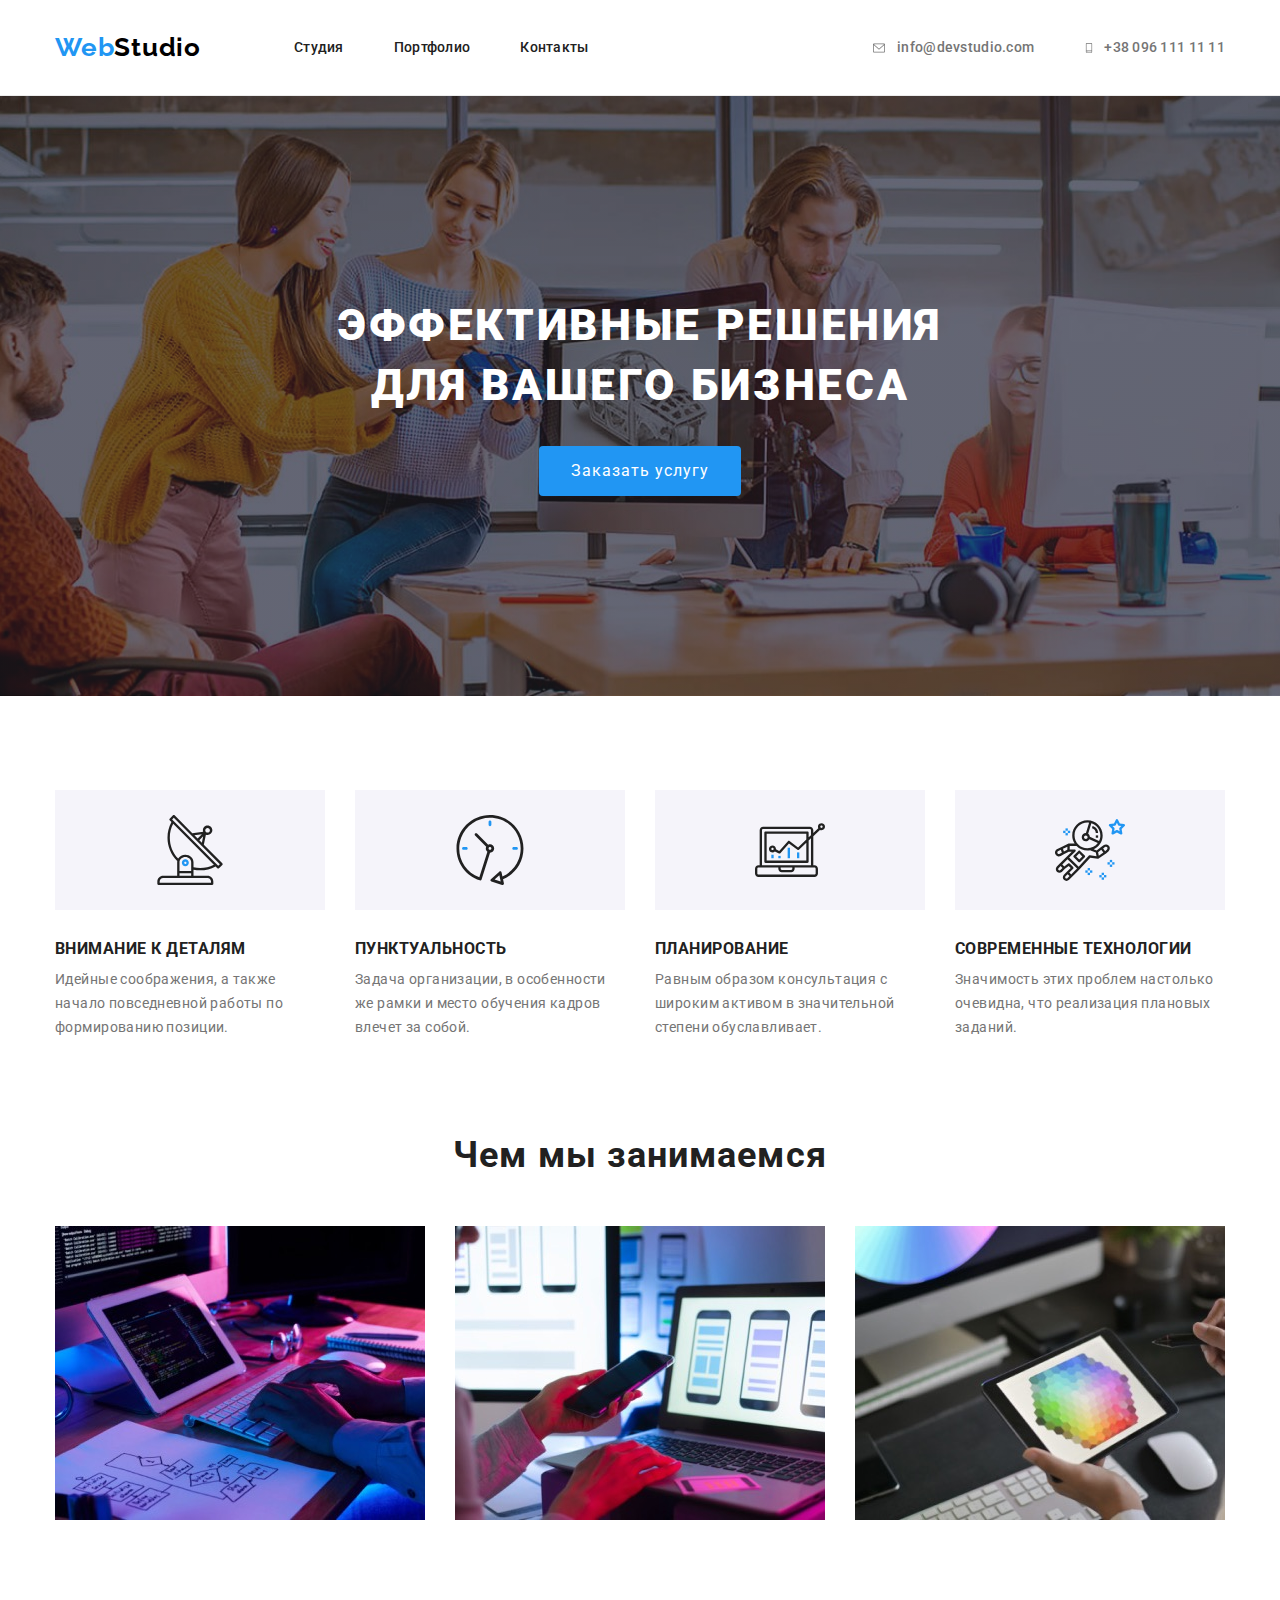
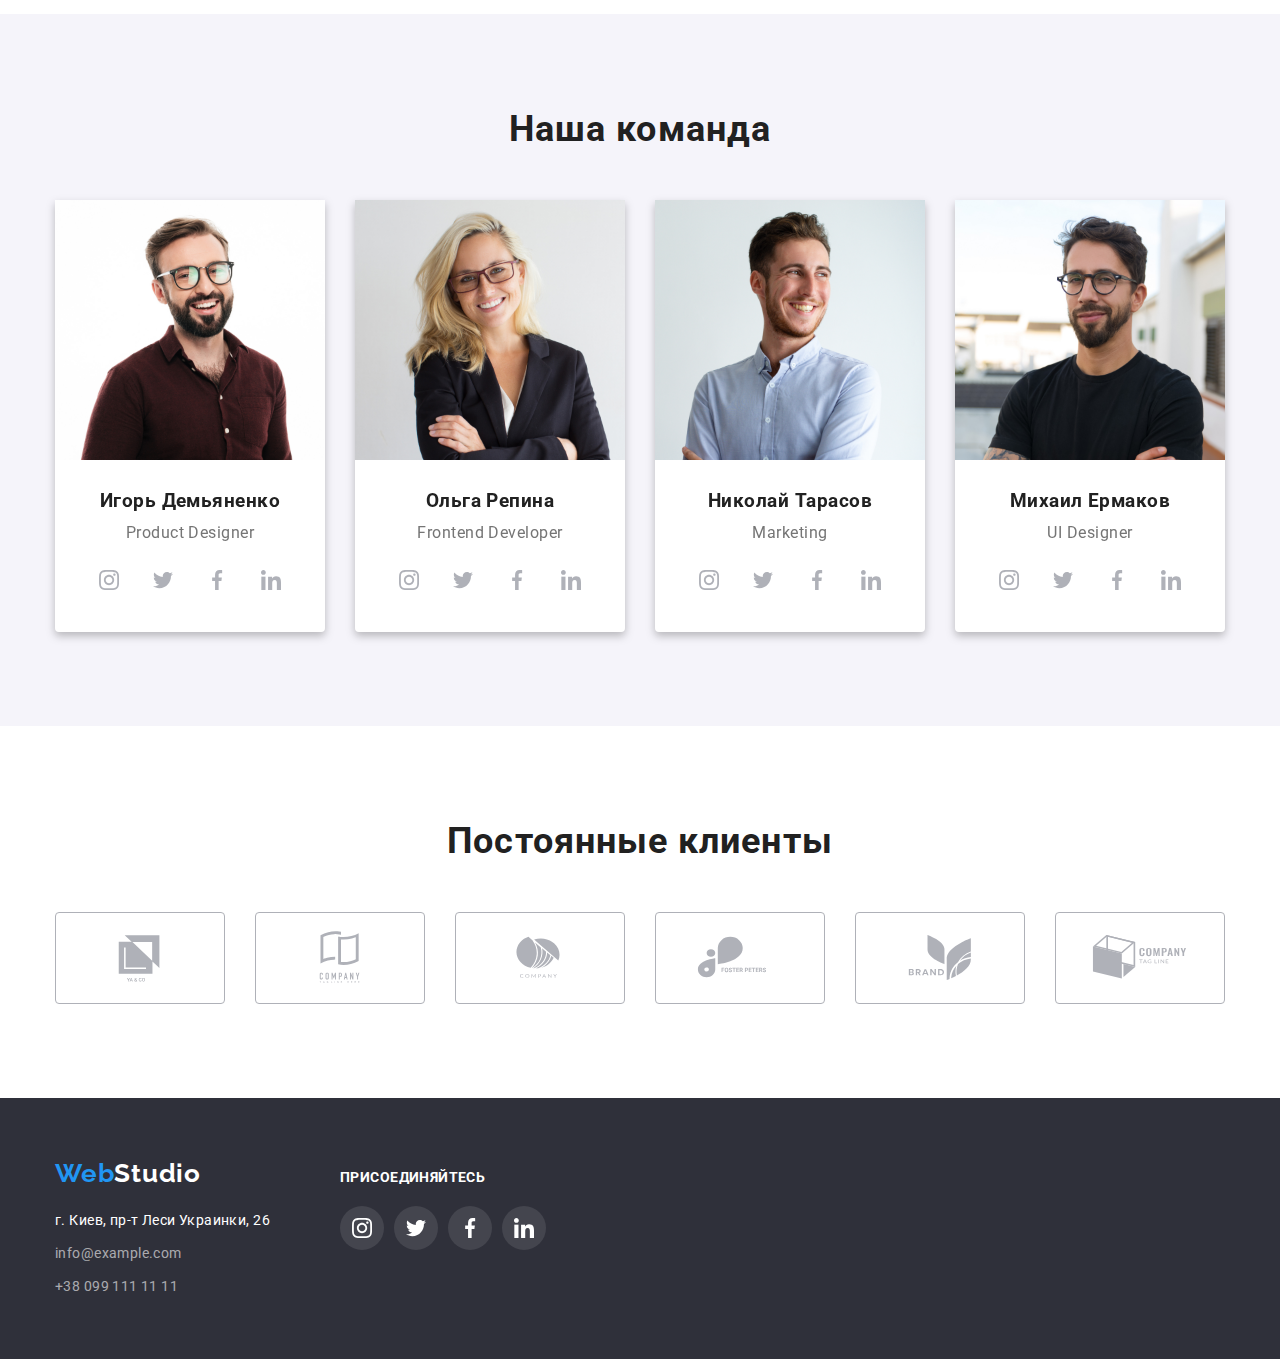
==== commit 2dbb7630: "Revisions_2_27_11" ====
--- a/index.html
+++ b/index.html
@@ -55,7 +55,7 @@
                 <div class="container">
                         <ul class="list row-items advantage-position">
                                 <li class="advantage-list">
-                                        <div class="advantage-icon"><svg width="270">
+                                        <div class="advantage-icon"><svg width="70" height="70">
                                                 <use href="./images/icons.svg#icon-benefit1"></use>
                                         </svg></div>
                                         <h3 class="advantage-title">ВНИМАНИЕ К ДЕТАЛЯМ</h3>
@@ -63,21 +63,21 @@
                                         
                                 </li>
                                 <li class="advantage-list">
-                                        <div class="advantage-icon"><svg width="270">
+                                        <div class="advantage-icon"><svg width="70" height="70">
                                                 <use href="./images/icons.svg#icon-benefit2"></use>
                                         </svg></div>
                                         <h3 class="advantage-title">ПУНКТУАЛЬНОСТЬ</h3>
                                         <p>Задача организации, в особенности же рамки и место обучения кадров влечет за собой.</p>
                                 </li>
                                 <li class="advantage-list">
-                                        <div class="advantage-icon"><svg width="270">
+                                        <div class="advantage-icon"><svg width="70" height="70">
                                                 <use href="./images/icons.svg#icon-benefit3"></use>
                                         </svg></div>
                                         <h3 class="advantage-title">ПЛАНИРОВАНИЕ</h3>
                                         <p>Равным образом консультация с широким активом в значительной степени обуславливает.</p>
                                 </li>
                                 <li class="advantage-list">
-                                        <div class="advantage-icon"><svg width="270">
+                                        <div class="advantage-icon"><svg width="70" height="70">
                                                 <use href="./images/icons.svg#icon-benefit4"></use>
                                         </svg></div>
                                         <h3 class="advantage-title">СОВРЕМЕННЫЕ ТЕХНОЛОГИИ</h3>
--- a/css/styles.css
+++ b/css/styles.css
@@ -210,6 +210,9 @@
   margin-bottom: 30px;
   align-items: center;
   justify-content: center;
+  width: 270px;
+  height: 120px;
+  background-color: var(--section-extra);
 }
 
 /*sections services & team */
@@ -312,7 +315,7 @@
   border-radius: 50%;
   align-items: center;
   justify-content: center;
-  color: var(--icon-default);
+  color: var(--elements-white);
 }
 
 .icon {
